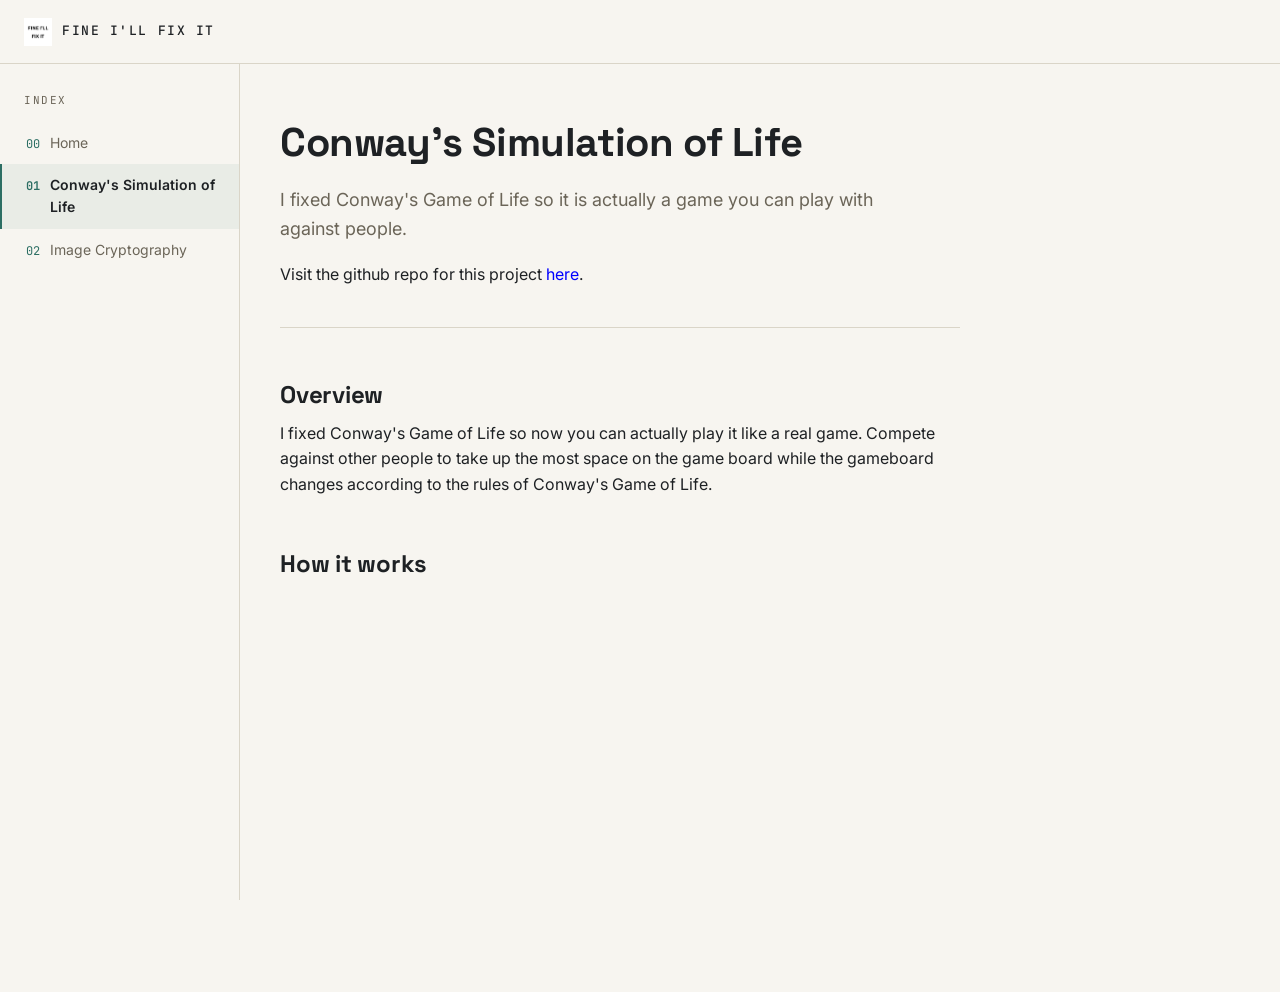
==== ConwaysSimulation.html @ c2e765b1 "multiple changes Finished some minor content changes, started working on Conway's Simulation of life" ====
<!DOCTYPE html>
<html lang="en">
<head>
  <meta charset="UTF-8">
  <meta name="viewport" content="width=device-width, initial-scale=1.0">
  <title>Conway's Simulation of Life — Fine I'll Fix It</title>

  <link rel="preconnect" href="https://fonts.googleapis.com">
  <link href="https://fonts.googleapis.com/css2?family=Space+Grotesk:wght@500;700&family=Inter:wght@400;500;600&family=JetBrains+Mono:wght@400;500&display=swap" rel="stylesheet">
  <link rel="icon" type="image/svg+xml" href="assets/img/logo.png">
  <link rel="stylesheet" href="assets/css/style.css">
</head>
<body data-page="ConwaysSimulation.html">

  <div id="site-header"></div>
  <div id="site-sidebar"></div>

  <main>
    <h1>Conway's Simulation of Life</h1>
    <p class="lede">
      I fixed Conway's Game of Life so it is actually a game you can play with against people.
    </p>
    <p>Visit the github repo for this project <a style="color: blue;" href="https://github.com/FineIllFixIt/ConwaysSimulationOfLife">here</a>.</p>
    
    <hr class="rule">

    <h2>Overview</h2>
    <p>
      I fixed Conway's Game of Life so now you can actually play it like a real game. Compete against other people to take 
      up the most space on the game board while the gameboard changes according to the rules of Conway's Game of Life.
    </p>

    <h2>How it works</h2>
    <iframe width="560" height="315" src="https://www.youtube-nocookie.com/embed/dHSgo6FJxjg?si=oz-X8XoZsKb38Ri7" title="YouTube video player" frameborder="0" allow="accelerometer; autoplay; clipboard-write; encrypted-media; gyroscope; picture-in-picture; web-share" referrerpolicy="strict-origin-when-cross-origin" allowfullscreen></iframe>
  </main>

  <script src="assets/js/nav-data.js"></script>
  <script src="assets/js/main.js"></script>
</body>
</html>
---- assets/css/style.css ----
/* ============================================================
   DESIGN TOKENS
   Change these to re-skin the whole site from one place.
   ============================================================ */
:root {
  --bg: #F7F5F0;
  --surface: #FFFFFF;
  --ink: #1E2124;
  --muted: #6B6558;
  --line: #DAD5C8;
  --accent: #2C6E63;
  --accent-ink: #FFFFFF;

  --font-display: "Space Grotesk", "Segoe UI", sans-serif;
  --font-body: "Inter", "Segoe UI", sans-serif;
  --font-mono: "JetBrains Mono", "SFMono-Regular", Consolas, monospace;

  --header-h: 64px;
  --sidebar-w: 240px;
  --radius: 6px;
}

/* ============================================================
   RESET / BASE
   ============================================================ */
* { box-sizing: border-box; }

html, body {
  margin: 0;
  padding: 0;
}

body {
  background: var(--bg);
  color: var(--ink);
  font-family: var(--font-body);
  font-size: 16px;
  line-height: 1.6;
  -webkit-font-smoothing: antialiased;
}

a {
  color: inherit;
  text-decoration: none;
}

h1, h2, h3 {
  font-family: var(--font-display);
  line-height: 1.15;
  margin: 0 0 0.5em 0;
  letter-spacing: -0.01em;
}

p { margin: 0 0 1em 0; }

img { max-width: 100%; display: block; }

:focus-visible {
  outline: 2px solid var(--accent);
  outline-offset: 2px;
}

/* ============================================================
   HEADER
   ============================================================ */
#site-header {
  position: fixed;
  top: 0; left: 0; right: 0;
  height: var(--header-h);
  background: var(--bg);
  border-bottom: 1px solid var(--line);
  display: flex;
  align-items: center;
  justify-content: space-between;
  padding: 0 24px;
  z-index: 100;
}

.brand {
  display: flex;
  align-items: center;
  gap: 10px;
  color: var(--ink);
}

.brand-mark { color: var(--accent); flex-shrink: 0; }

.brand-word {
  font-family: var(--font-mono);
  font-size: 13px;
  font-weight: 500;
  letter-spacing: 0.12em;
  text-transform: uppercase;
}

.nav-toggle {
  display: none;
  flex-direction: column;
  justify-content: center;
  gap: 4px;
  width: 32px;
  height: 32px;
  background: none;
  border: 1px solid var(--line);
  border-radius: var(--radius);
  cursor: pointer;
  padding: 0;
}

.nav-toggle span {
  display: block;
  width: 16px;
  height: 2px;
  background: var(--ink);
  margin: 0 auto;
}

/* ============================================================
   SIDEBAR
   ============================================================ */
#site-sidebar {
  position: fixed;
  top: var(--header-h);
  left: 0;
  bottom: 0;
  width: var(--sidebar-w);
  background: var(--bg);
  border-right: 1px solid var(--line);
  padding: 28px 0;
  overflow-y: auto;
  z-index: 90;
}

.sidebar-label {
  font-family: var(--font-mono);
  font-size: 11px;
  letter-spacing: 0.14em;
  text-transform: uppercase;
  color: var(--muted);
  padding: 0 24px;
  margin-bottom: 12px;
}

.nav-list {
  list-style: none;
  margin: 0;
  padding: 0;
}

.nav-list a {
  display: flex;
  align-items: baseline;
  gap: 10px;
  padding: 10px 24px;
  color: var(--muted);
  border-left: 2px solid transparent;
  transition: color 0.15s ease, border-color 0.15s ease, background 0.15s ease;
}

.nav-list a:hover {
  color: var(--ink);
  background: rgba(0,0,0,0.03);
}

.nav-list a.active {
  color: var(--ink);
  border-left-color: var(--accent);
  background: rgba(44,110,99,0.07);
  font-weight: 600;
}

.nav-list .idx {
  font-family: var(--font-mono);
  font-size: 12px;
  color: var(--accent);
  flex-shrink: 0;
}

.nav-list .label {
  font-size: 14px;
}

/* ============================================================
   MAIN CONTENT
   ============================================================ */
main {
  margin-top: var(--header-h);
  margin-left: var(--sidebar-w);
  padding: 56px 40px 80px;
  max-width: 760px;
}

.eyebrow {
  font-family: var(--font-mono);
  font-size: 12px;
  letter-spacing: 0.12em;
  text-transform: uppercase;
  color: var(--accent);
  margin-bottom: 14px;
  display: block;
}

h1 { font-size: 40px; }
h2 { font-size: 24px; margin-top: 2.2em; }

.lede {
  font-size: 18px;
  color: var(--muted);
  max-width: 56ch;
}

hr.rule {
  border: none;
  border-top: 1px solid var(--line);
  margin: 2.5em 0;
}

/* ---- tag pills ---- */
.tags {
  display: flex;
  flex-wrap: wrap;
  gap: 8px;
  margin: 18px 0;
}

.tag {
  font-family: var(--font-mono);
  font-size: 11px;
  letter-spacing: 0.04em;
  color: var(--muted);
  border: 1px solid var(--line);
  border-radius: 999px;
  padding: 4px 12px;
}

/* ---- buttons / links ---- */
.btn {
  display: inline-flex;
  align-items: center;
  gap: 8px;
  font-family: var(--font-mono);
  font-size: 13px;
  letter-spacing: 0.02em;
  padding: 10px 18px;
  border-radius: var(--radius);
  border: 1px solid var(--ink);
  transition: background 0.15s ease, color 0.15s ease;
}

.btn:hover { background: var(--ink); color: var(--bg); }

.btn.primary {
  background: var(--accent);
  border-color: var(--accent);
  color: var(--accent-ink);
}

.btn.primary:hover { background: #235a51; border-color: #235a51; }

.btn-row { display: flex; gap: 12px; flex-wrap: wrap; margin: 24px 0; }

/* ---- placeholder media block ---- */
.media-placeholder {
  background: var(--surface);
  border: 1px dashed var(--line);
  border-radius: var(--radius);
  aspect-ratio: 16 / 9;
  display: flex;
  align-items: center;
  justify-content: center;
  color: var(--muted);
  font-family: var(--font-mono);
  font-size: 13px;
  margin: 24px 0;
}

/* ---- project grid on home page ---- */
.project-grid {
  display: grid;
  grid-template-columns: 1fr;
  gap: 16px;
  margin-top: 32px;
}

.project-card {
  display: block;
  background: var(--surface);
  border: 1px solid var(--line);
  border-radius: var(--radius);
  padding: 22px 24px;
  transition: border-color 0.15s ease, transform 0.15s ease;
}

.project-card:hover {
  border-color: var(--accent);
  transform: translateY(-2px);
}

.project-card .idx {
  font-family: var(--font-mono);
  font-size: 12px;
  color: var(--accent);
  display: block;
  margin-bottom: 10px;
}

.project-card h3 { font-size: 19px; margin-bottom: 6px; }

.project-card p {
  color: var(--muted);
  font-size: 14px;
  margin-bottom: 12px;
}

.form-error {
  padding: 20px;
  margin: 10px 0;
  border-radius: 5px;
  border: 1px solid red;
  background-color: #ffdddd;
  color: red;
}

.form-error p {
  margin: 0;
}

.hidden {
  display: none;
}

/* ---- footer ---- */
footer.page-footer {
  border-top: 1px solid var(--line);
  margin-top: 3em;
  padding-top: 20px;
  color: var(--muted);
  font-family: var(--font-mono);
  font-size: 12px;
}

/* ============================================================
   RESPONSIVE
   ============================================================ */
@media (max-width: 800px) {
  .nav-toggle { display: flex; }

  #site-sidebar {
    transform: translateX(-100%);
    transition: transform 0.2s ease;
    box-shadow: 2px 0 12px rgba(0,0,0,0.08);
  }

  #site-sidebar.open {
    transform: translateX(0);
  }

  main {
    margin-left: 0;
    padding: 40px 22px 64px;
  }

  h1 { font-size: 30px; }
}
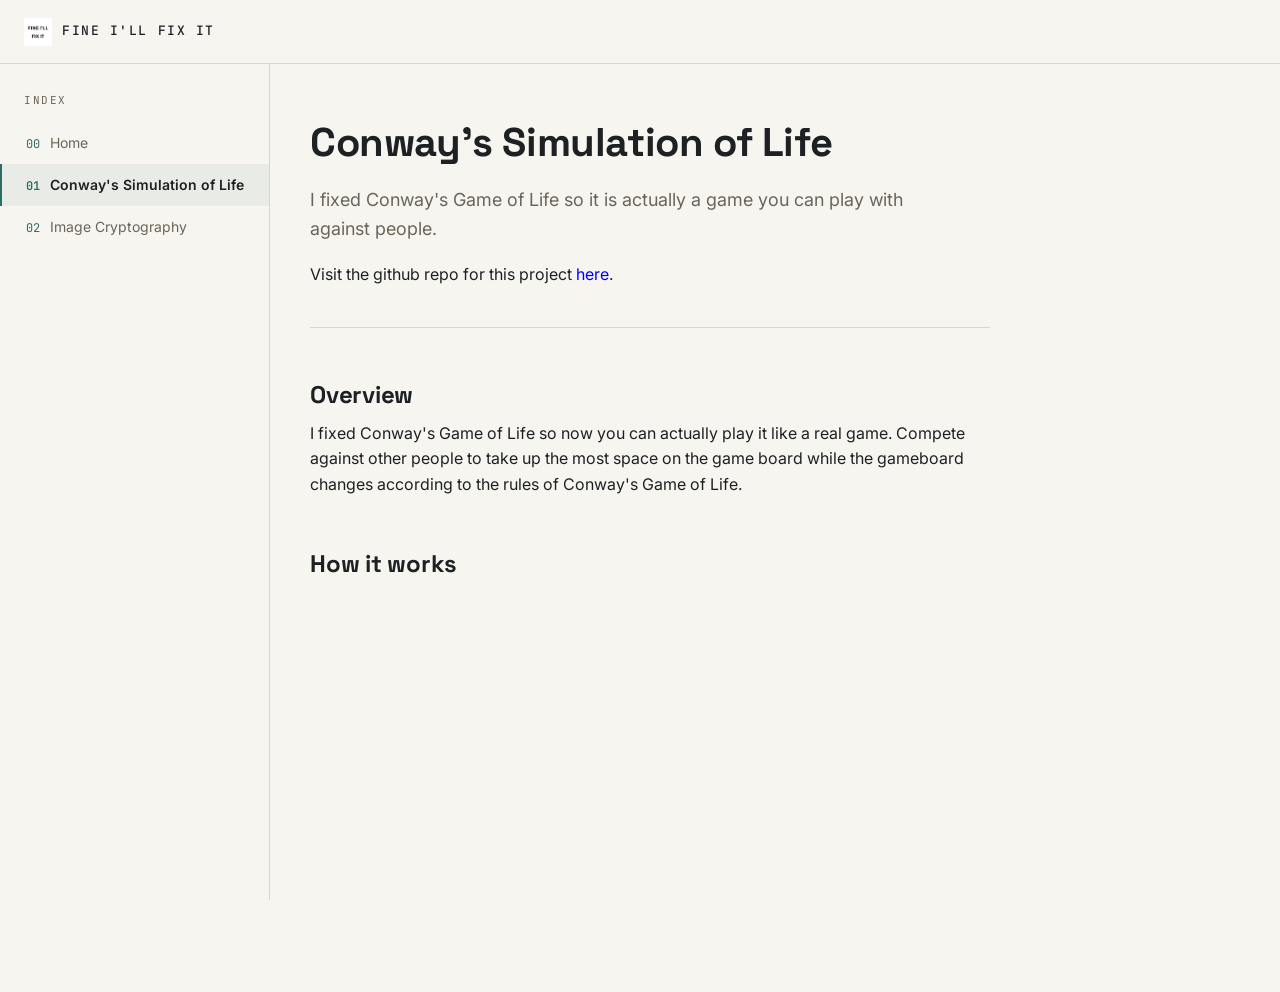
==== commit 630c0cc0: "Minor Changes / Styling fixes" ====
--- a/ConwaysSimulation.html
+++ b/ConwaysSimulation.html
@@ -31,7 +31,7 @@
     </p>
 
     <h2>How it works</h2>
-    <iframe width="560" height="315" src="https://www.youtube-nocookie.com/embed/dHSgo6FJxjg?si=oz-X8XoZsKb38Ri7" title="YouTube video player" frameborder="0" allow="accelerometer; autoplay; clipboard-write; encrypted-media; gyroscope; picture-in-picture; web-share" referrerpolicy="strict-origin-when-cross-origin" allowfullscreen></iframe>
+    <iframe width="560" height="315" src="https://www.youtube.com/watch?v=rhPmd5V0sWM" title="YouTube video player" frameborder="0" allow="accelerometer; autoplay; clipboard-write; encrypted-media; gyroscope; picture-in-picture; web-share" referrerpolicy="strict-origin-when-cross-origin" allowfullscreen></iframe>
   </main>
 
   <script src="assets/js/nav-data.js"></script>
--- a/assets/css/style.css
+++ b/assets/css/style.css
@@ -16,7 +16,7 @@
   --font-mono: "JetBrains Mono", "SFMono-Regular", Consolas, monospace;
 
   --header-h: 64px;
-  --sidebar-w: 240px;
+  --sidebar-w: 270px;
   --radius: 6px;
 }
 
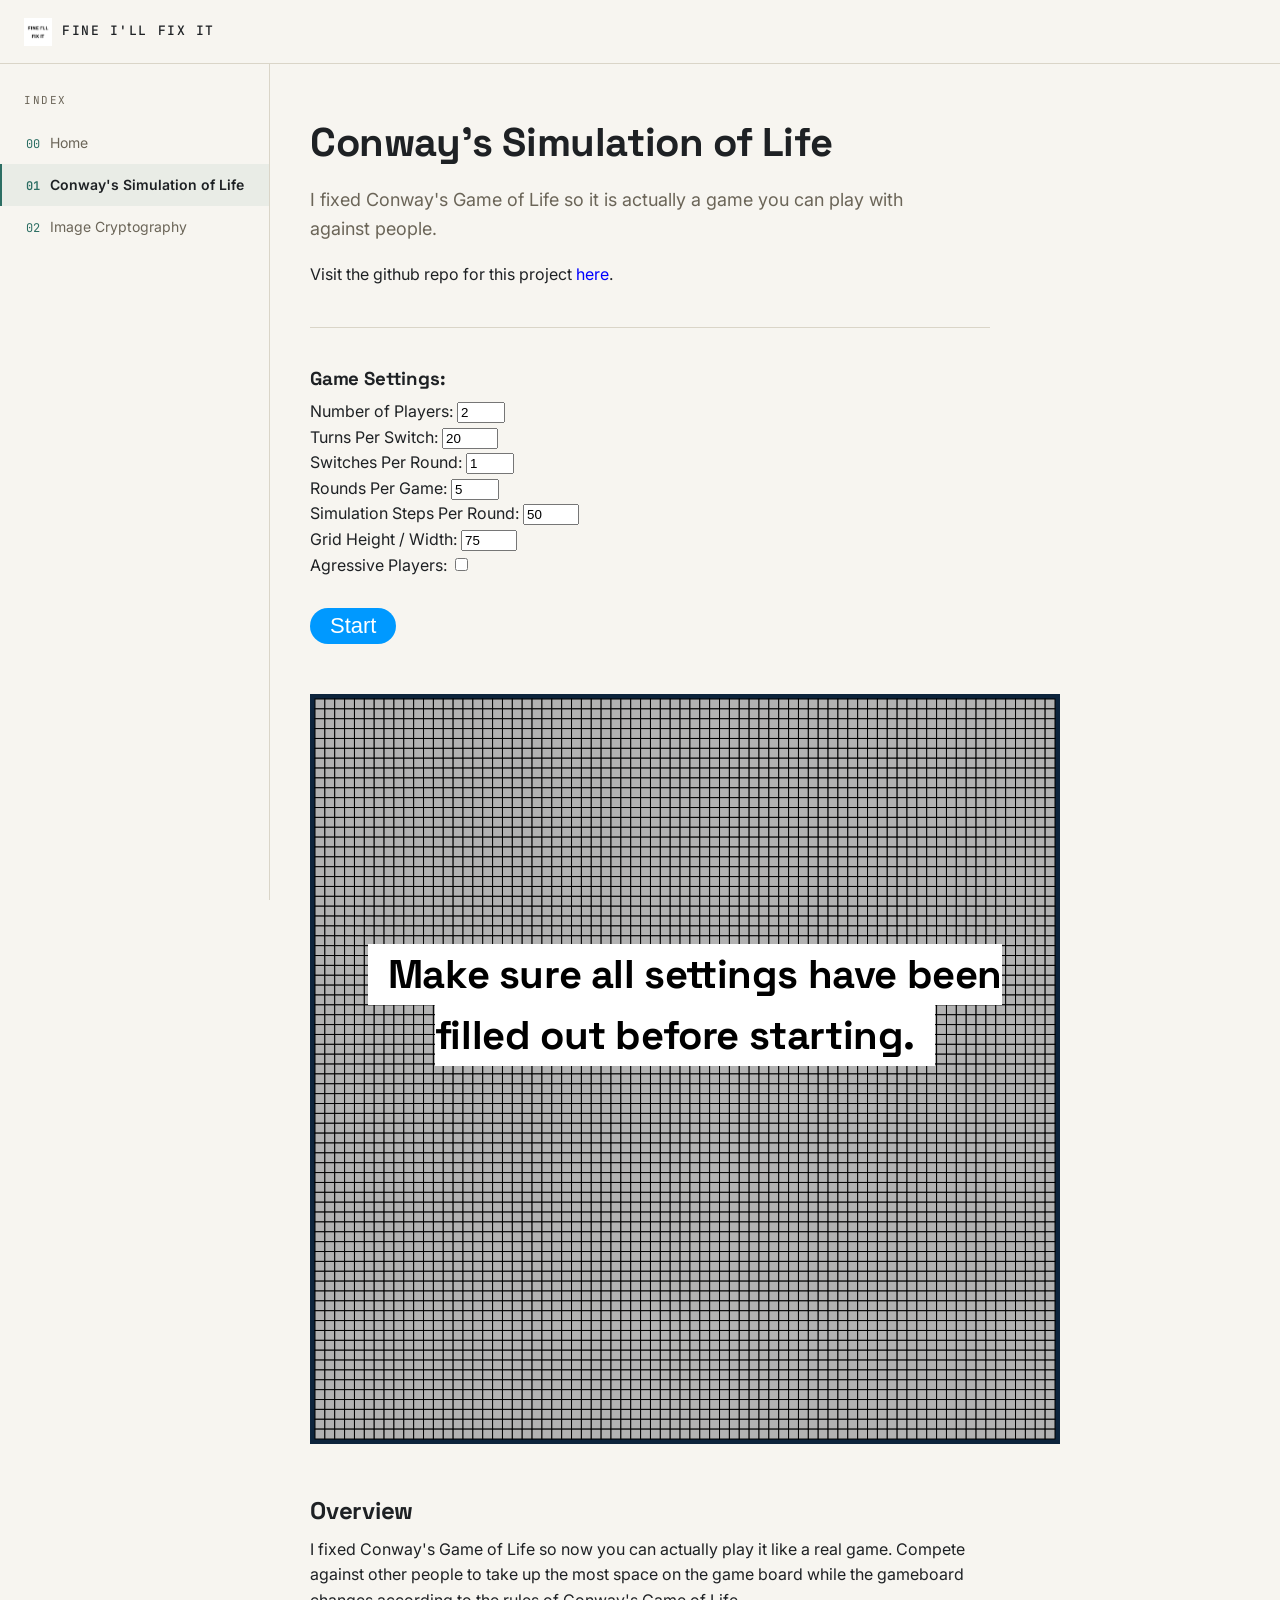
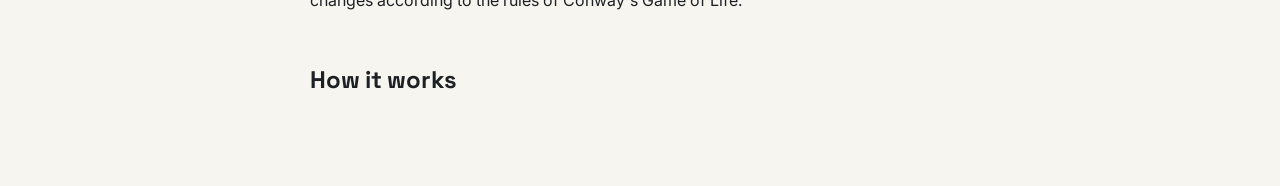
==== commit 1c4bfed4: "added conway's simulation of life functionality" ====
--- a/ConwaysSimulation.html
+++ b/ConwaysSimulation.html
@@ -23,6 +23,38 @@
     <p>Visit the github repo for this project <a style="color: blue;" href="https://github.com/FineIllFixIt/ConwaysSimulationOfLife">here</a>.</p>
     
     <hr class="rule">
+    <h3>Game Settings: </h3>
+    <div class="form-error hidden">
+      <p>There are some missing or invalid inputs you need to fill out.</p>
+    </div>
+    <form>
+      <label for="playerNum">Number of Players: </label>
+      <input type="number" id="playerNum" name="playerNum" min="2" max="10" value="2"><br>
+      <label for="turnsPerSwitch">Turns Per Switch: </label>
+      <input type="number" id="turnsPerSwitch" name="turnsPerSwitch" min="5" max="100" value="20"><br>
+      <label for="switchPerRound">Switches Per Round: </label>
+      <input type="number" id="switchPerRound" name="switchPerRound" min="1" max="10" value="1"><br>
+      <label for="roundsPerGame">Rounds Per Game: </label>
+      <input type="number" id="roundsPerGame" name="roundsPerGame" min="1" max="50" value="5"><br>
+      <label for="simStepsPerRound">Simulation Steps Per Round: </label>
+      <input type="number" id="simStepsPerRound" name="simStepsPerRound" min="5" max="500" value="50"><br>
+      <label for="gridDim">Grid Height / Width: </label>
+      <input type="number" id="gridDim" name="gridDim" min="20" max="200" value="75"><br>
+      <label for="agressive">Agressive Players: </label>
+      <input type="checkbox" id="agressive" name="agressive" unchecked>
+    </form>
+    <div id="gameSection">
+      <button id="start_button">Start</button>
+      <h3 id="playerScoresHeader"></h3>
+      <div id="playerScores"></div>
+      <h3 id="gameStatus" style="margin-top: 20px;"></h3>
+      <div id="gameboardWrapper">
+        <canvas id="gameboard" style="background-color: #123456; width: 100%; aspect-ratio: 1 / 1;"></canvas>
+        <div id="gameboardOverlay">
+            <h1>Make sure all settings have been filled out before starting.</h1>
+        </div>
+      </div>
+    </div>
 
     <h2>Overview</h2>
     <p>
@@ -31,10 +63,11 @@
     </p>
 
     <h2>How it works</h2>
-    <iframe width="560" height="315" src="https://www.youtube.com/watch?v=rhPmd5V0sWM" title="YouTube video player" frameborder="0" allow="accelerometer; autoplay; clipboard-write; encrypted-media; gyroscope; picture-in-picture; web-share" referrerpolicy="strict-origin-when-cross-origin" allowfullscreen></iframe>
+    <!--<iframe width="560" height="315" src="https://www.youtube.com/embed/rhPmd5V0sWM?si=-8D_J6mbG6Ak27qS" title="YouTube video player" frameborder="0" allow="accelerometer; autoplay; clipboard-write; encrypted-media; gyroscope; picture-in-picture; web-share" referrerpolicy="strict-origin-when-cross-origin" allowfullscreen></iframe>-->
   </main>
 
   <script src="assets/js/nav-data.js"></script>
   <script src="assets/js/main.js"></script>
+  <script src="assets/js/conways-simulation.js"></script>
 </body>
 </html>
--- a/assets/css/style.css
+++ b/assets/css/style.css
@@ -362,3 +362,39 @@
 
   h1 { font-size: 30px; }
 }
+
+#gameboardWrapper {
+    position: relative;
+    width: 750px;
+    height: 750px;
+}
+#gameboard {
+    display: block;
+    position: absolute;
+}
+#gameboardOverlay {
+  position: absolute;
+  z-index: 10;
+  background-color: rgba(0, 0, 0, 0.3);
+  padding: 250px 50px;
+  width: 100%;
+  height: 100%;
+  opacity: 1;
+  text-align: center;
+}
+#gameboardOverlay h1 {
+  color: black;
+  background-color: white;
+  display: inline;
+  padding: 5px 20px;
+  line-height: 61px;
+}
+#start_button {
+  background-color: #0099ff;
+  padding: 5px 20px;
+  border: none;
+  font-size: 22px;
+  border-radius: 20px;
+  color: white;
+  margin: 30px 0;
+}
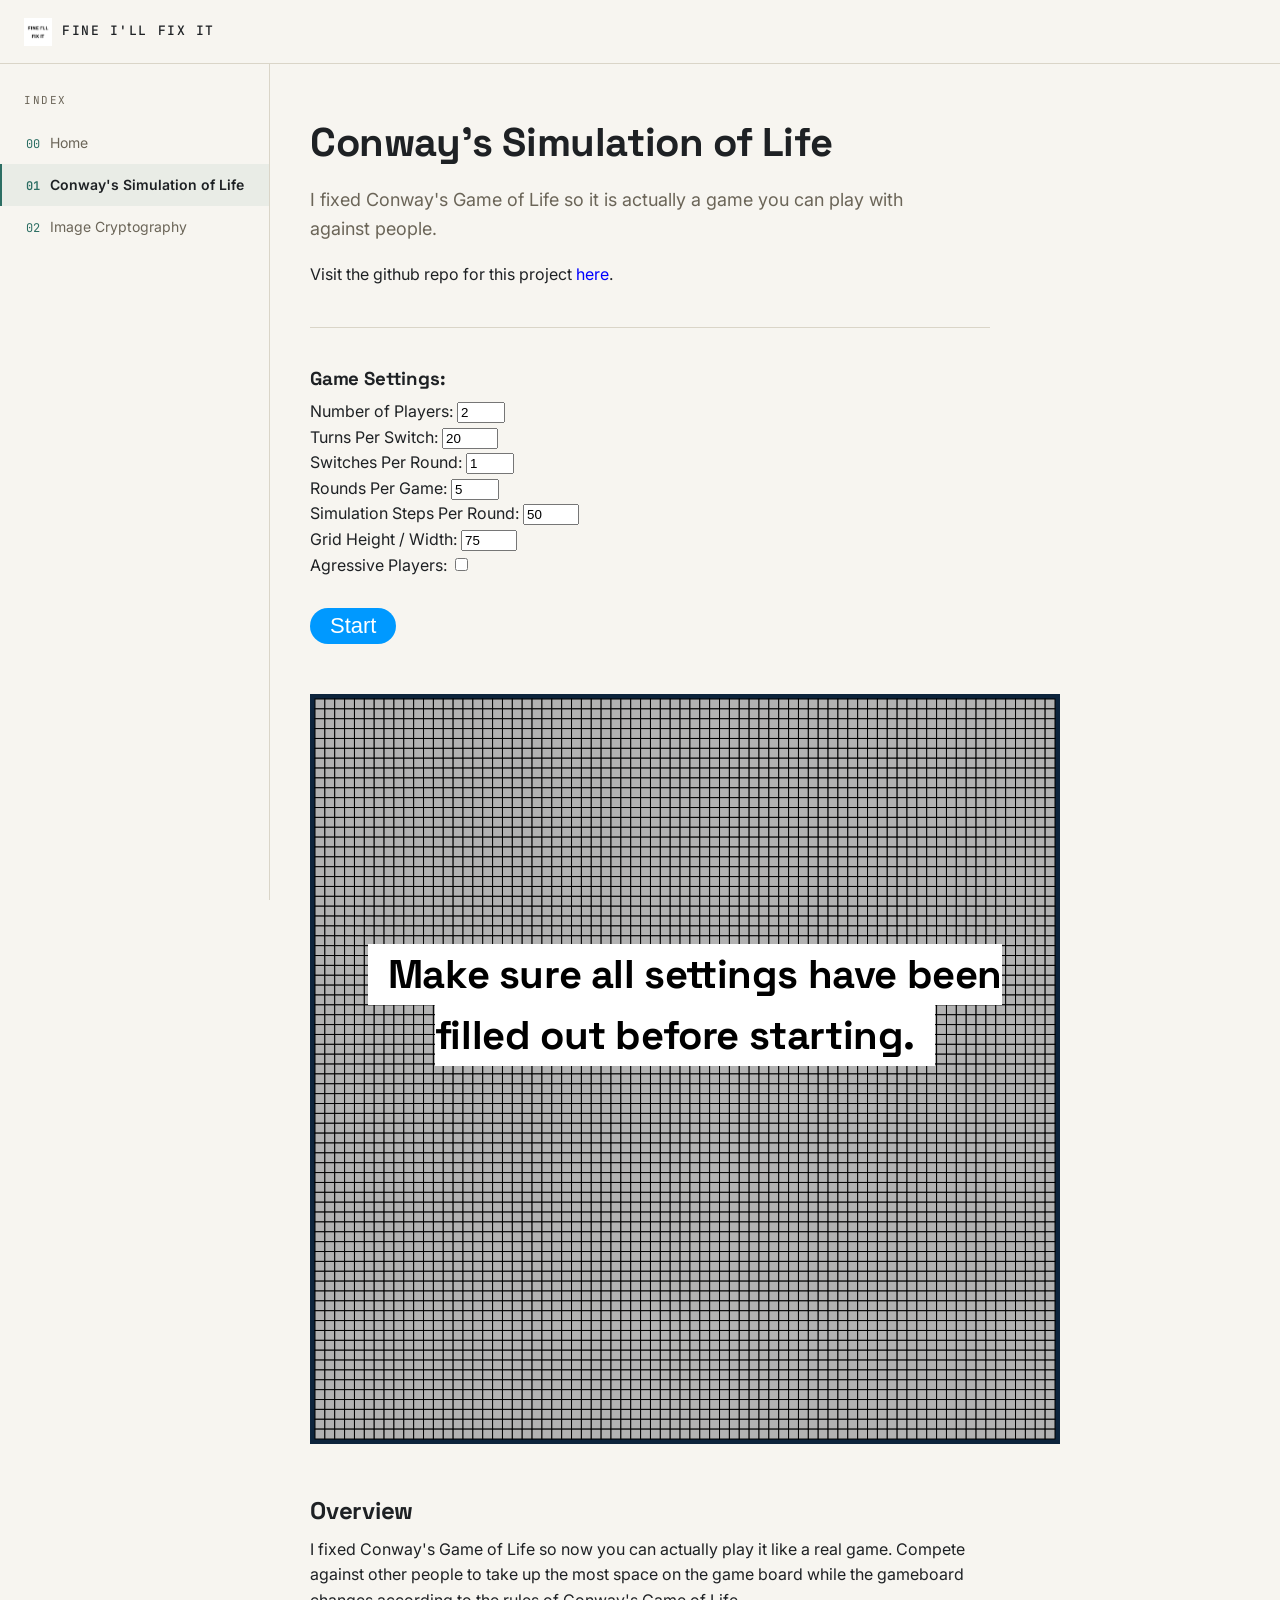
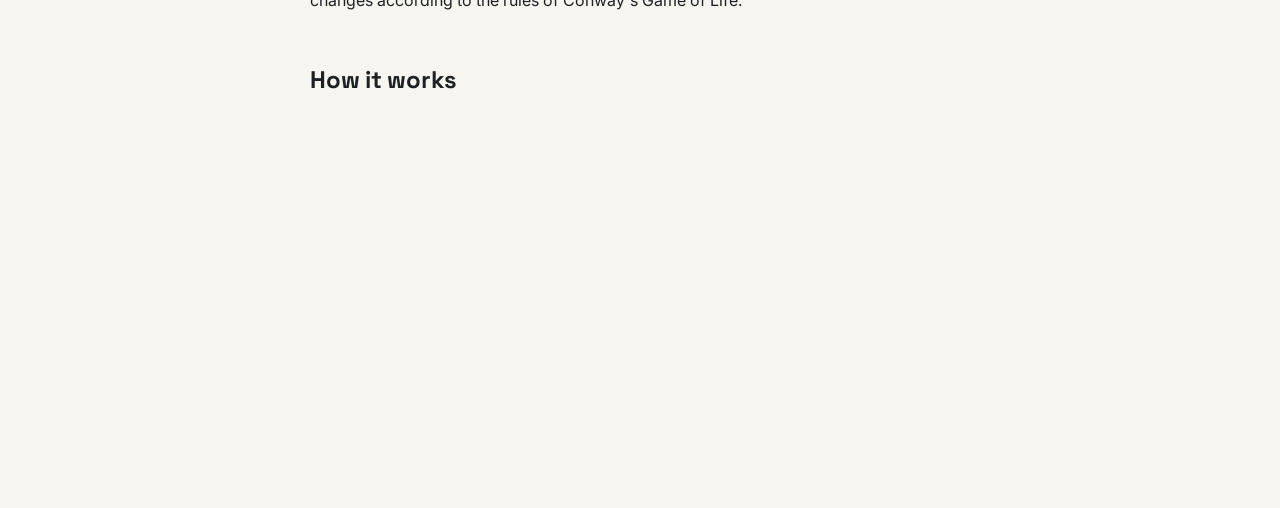
==== commit 1bf548f1: "removing comments" ====
--- a/ConwaysSimulation.html
+++ b/ConwaysSimulation.html
@@ -63,7 +63,7 @@
     </p>
 
     <h2>How it works</h2>
-    <!--<iframe width="560" height="315" src="https://www.youtube.com/embed/rhPmd5V0sWM?si=-8D_J6mbG6Ak27qS" title="YouTube video player" frameborder="0" allow="accelerometer; autoplay; clipboard-write; encrypted-media; gyroscope; picture-in-picture; web-share" referrerpolicy="strict-origin-when-cross-origin" allowfullscreen></iframe>-->
+    <iframe width="560" height="315" src="https://www.youtube.com/embed/rhPmd5V0sWM?si=-8D_J6mbG6Ak27qS" title="YouTube video player" frameborder="0" allow="accelerometer; autoplay; clipboard-write; encrypted-media; gyroscope; picture-in-picture; web-share" referrerpolicy="strict-origin-when-cross-origin" allowfullscreen></iframe>
   </main>
 
   <script src="assets/js/nav-data.js"></script>
